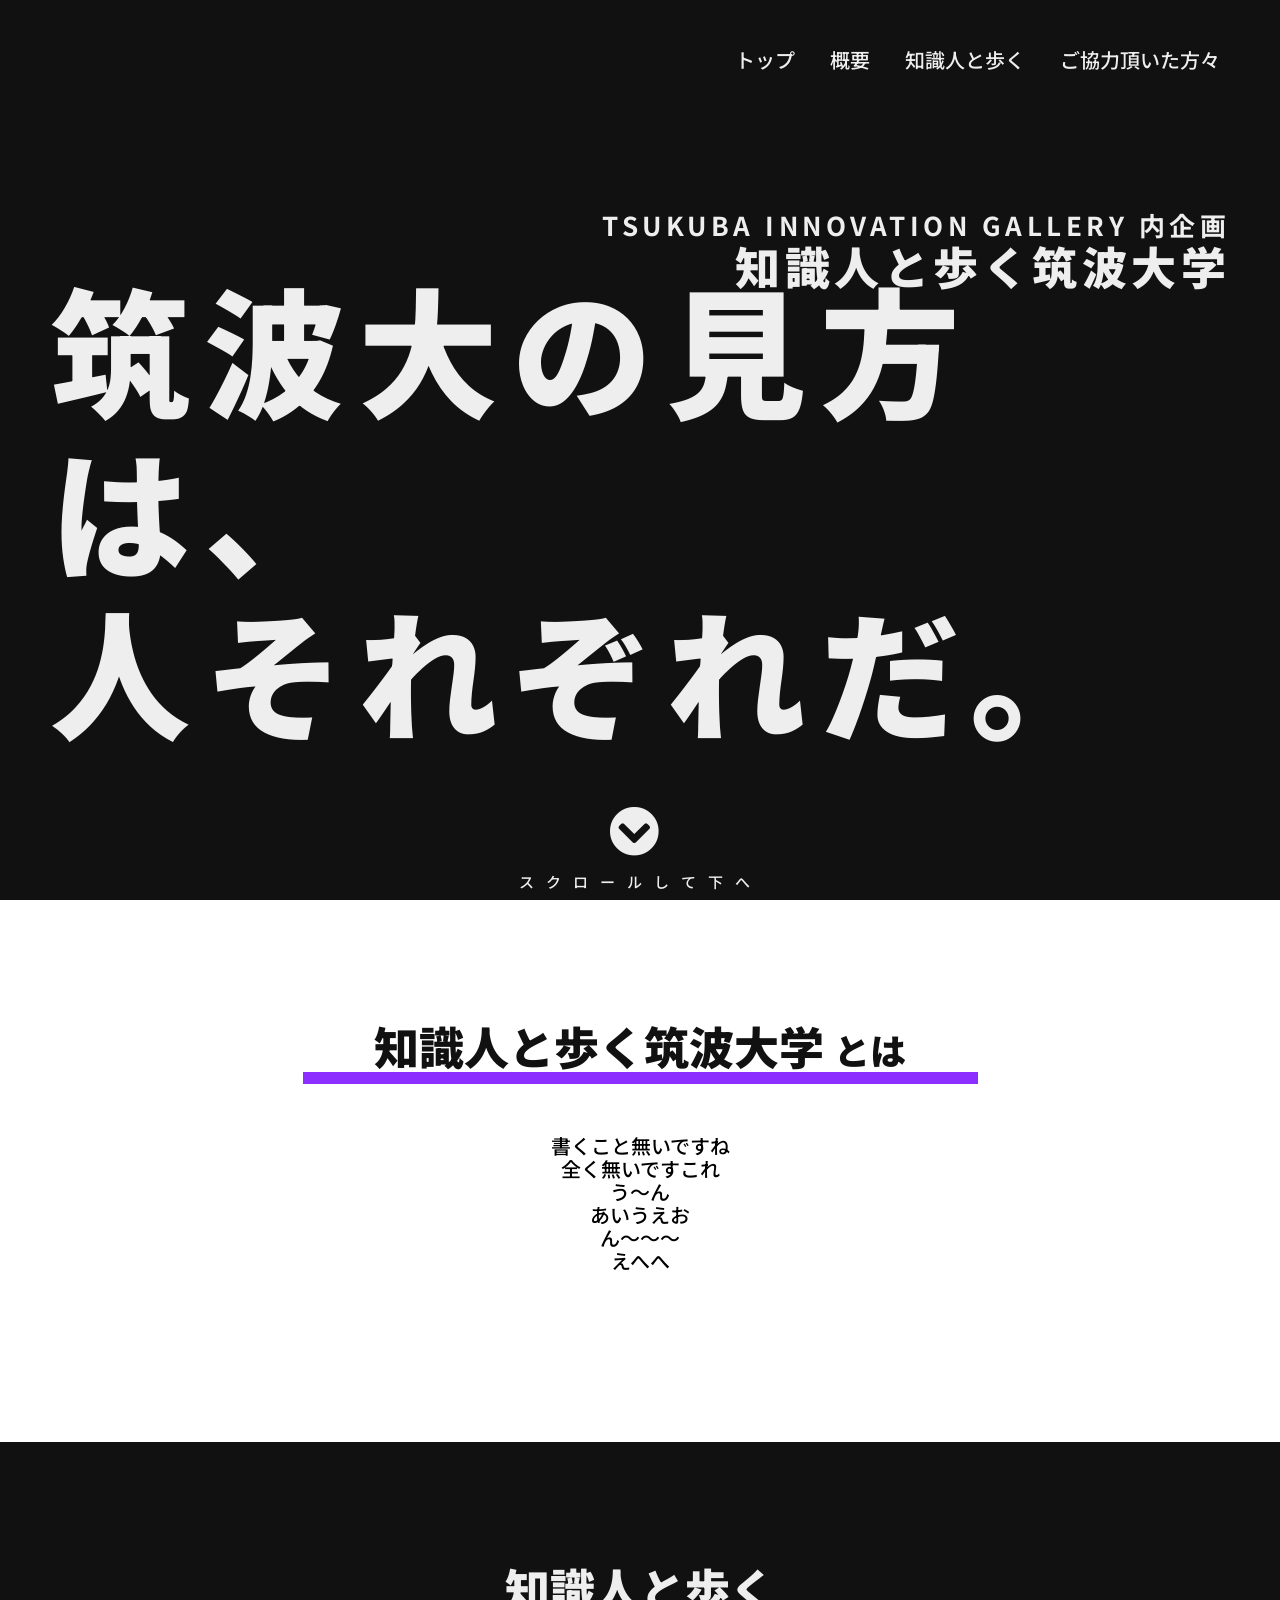
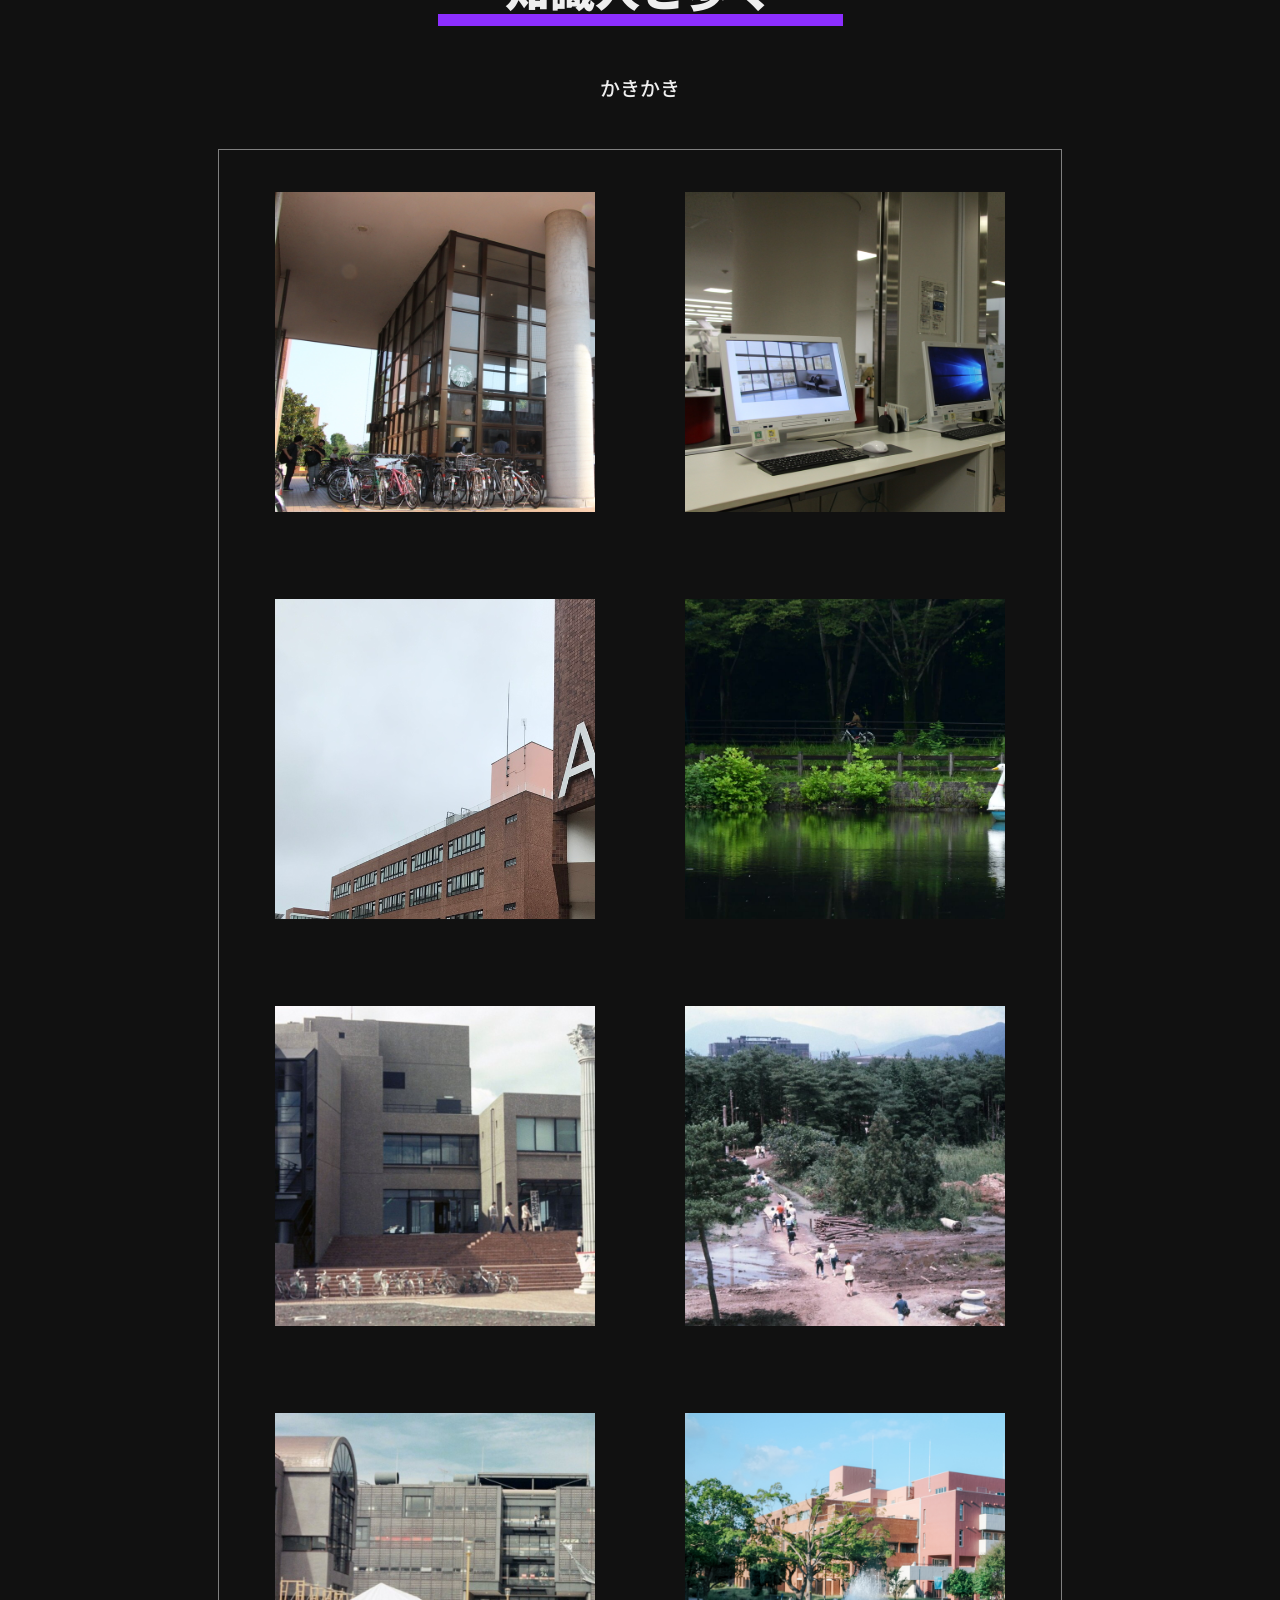
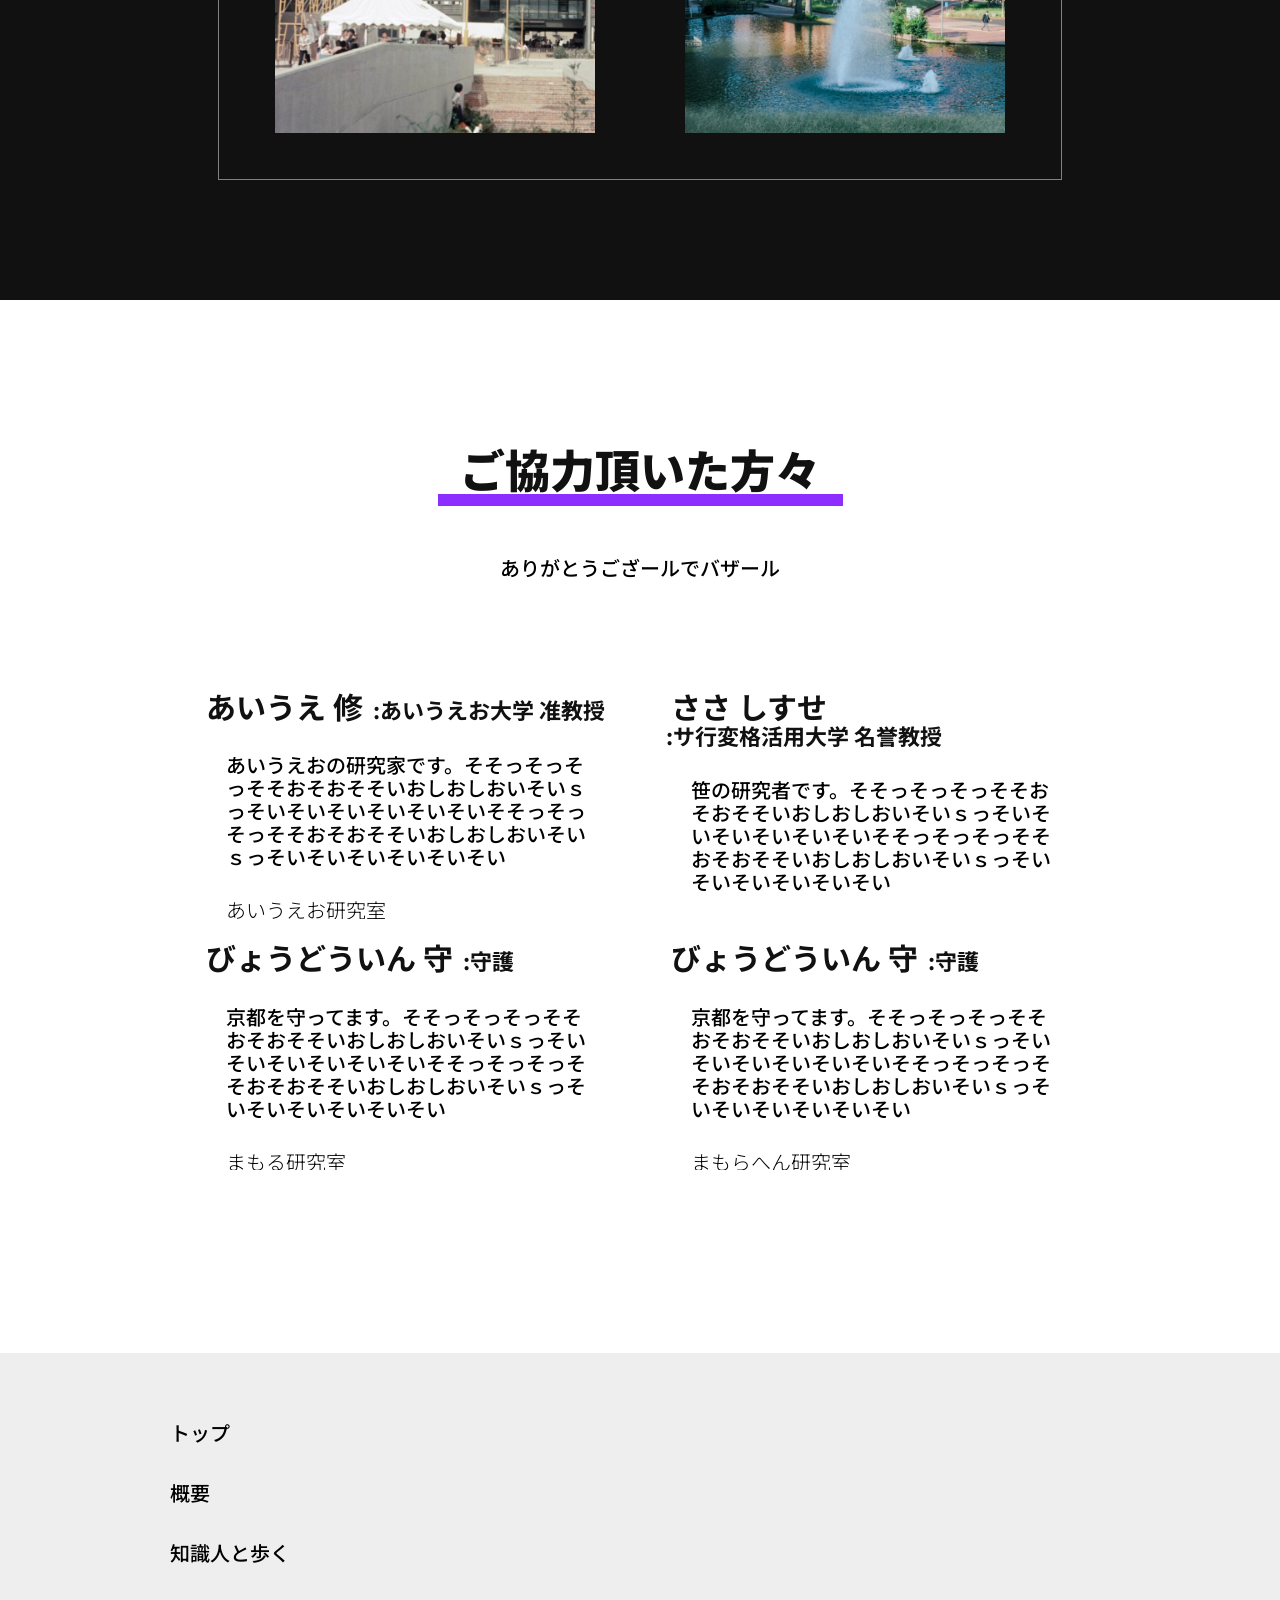
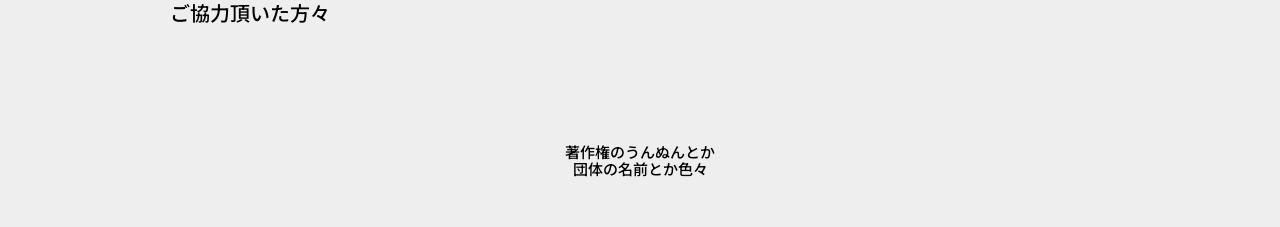
==== 0808.html @ 1ddeb78e "Add files via upload" ====
<!DOCTYPE html>
<html lang="ja">

<head>
  <meta charset="UTF-8">
  <title>0808</title>
  <meta name="viewport" content="width=device-width,initial-scale=1">

  <!--google fonts -->
  <link rel="preconnect" href="https://fonts.googleapis.com">
  <link rel="preconnect" href="https://fonts.gstatic.com" crossorigin>
  <link href="https://fonts.googleapis.com/css2?family=Noto+Sans+JP:wght@100;300;400;500;700;900&display=swap" rel="stylesheet">

  <!--Font Awesome-->
  <link rel="stylesheet" href="https://cdnjs.cloudflare.com/ajax/libs/font-awesome/5.15.4/css/all.min.css">

  <!--css-->
  <link rel="stylesheet" href="reset.css">
  <link rel="stylesheet" href="style.css">

</head>

<style>
</style>

<body>

  <div id="nav_bar">
    <div id="nav_list">
      <ul>
        <li><a href="#title">トップ</a></li>
        <li><a href="#concept">概要</a></li>
        <li><a href="#content">知識人と歩く</a></li>
        <li><a href="#shoutout">ご協力頂いた方々</a></li>
      </ul>
    </div>
  </div>  <!-- nav_bar -->

  <div id="title">
    <div id="main_video">
      <video class="video" src="video/main.mp4" autoplay muted loop></video>
    </div>
    <a name="title"></a>
    <div class="title_txt">
      <p>筑波大の見方は、</p>
      <p>人それぞれだ。</p>
    </div>
    <div class="name_txt">
      <p style="font-size: 26px; font-weight: 700">TSUKUBA INNOVATION GALLERY 内企画</p>
      <p>知識人と歩く筑波大学</p>
    </div>
    <div class="scroll_message">
      <p>スクロールして下へ</p>
    </div>
  </div>  <!-- title -->

  <div id="concept">
    <a name="concept"></a>
    <h2>知識人と歩く筑波大学 <span style="font-size:36px">とは</span></h2>
    <div class="container">
      <p>書くこと無いですね</p>
      <p>全く無いですこれ</p>
      <p>う～ん</p>
      <p>あいうえお</p>
      <p>ん～～～</p>
      <p>えへへ</p>
    </div>
  </div>  <!-- concept -->

  <div id="content">
    <a name="content"></a>
    <h2>知識人と歩く</h2>
    <div class="container">
      <p>かきかき</p>
    </div>
    <div class="display_img">
      <div class="frame">
        <img src="img/00.jpg">
      </div>
      <div class="frame">
        <img src="img/01.jpg">
      </div>
      <div class="frame">
        <img src="img/02.jpeg">
      </div>
      <div class="frame">
        <img src="img/03.jpeg">
      </div>
      <div class="frame">
        <img src="img/04.jpg">
      </div>
      <div class="frame">
        <img src="img/05.jpg">
      </div>
      <div class="frame">
        <img src="img/06.jpg">
      </div>
      <div class="frame">
        <img src="img/07.jpg">
      </div>
    </div>
  </div>  <!-- content -->

  <div id="shoutout">
    <a name="shoutout"></a>
    <h2>ご協力頂いた方々</h2>
    <div class="container">
      <p>ありがとうござールでバザール</p>
    </div>

    <div class="container">

      <div class="member">
        <h3>あいうえ 修</h3>
        <h4>あいうえお大学 准教授</h4>
        <p>あいうえおの研究家です。そそっそっそっそそおそおそそいおしおしおいそいｓっそいそいそいそいそいそいそそっそっそっそそおそおそそいおしおしおいそいｓっそいそいそいそいそいそい</p>
        <a href="https://google.com">あいうえお研究室</a>
      </div>

      <div class="member">
        <h3>ささ しすせ</h3>
        <h4>サ行変格活用大学 名誉教授</h4>
        <p>笹の研究者です。そそっそっそっそそおそおそそいおしおしおいそいｓっそいそいそいそいそいそいそそっそっそっそそおそおそそいおしおしおいそいｓっそいそいそいそいそいそい</p>
        <a href="https://google.com">サ行研究室</a>
      </div>

      <div class="member">
        <h3>びょうどういん 守</h3>
        <h4>守護</h4>
        <p>京都を守ってます。そそっそっそっそそおそおそそいおしおしおいそいｓっそいそいそいそいそいそいそそっそっそっそそおそおそそいおしおしおいそいｓっそいそいそいそいそいそい</p>
        <a href="https://google.com">まもる研究室</a>
      </div>

      <div class="member">
        <h3>びょうどういん 守</h3>
        <h4>守護</h4>
        <p>京都を守ってます。そそっそっそっそそおそおそそいおしおしおいそいｓっそいそいそいそいそいそいそそっそっそっそそおそおそそいおしおしおいそいｓっそいそいそいそいそいそい</p>
        <a href="https://google.com">まもらへん研究室</a>
      </div>

    </div>


  </div>

  <footer>
    <div id="footer">


      <div class="container">
        <div id="nav_footer">
          <ul>
            <li><a href="#title">トップ</a></li>
            <li><a href="#concept">概要</a></li>
            <li><a href="#content">知識人と歩く</a></li>
            <li><a href="#shoutout">ご協力頂いた方々</a></li>
          </ul>
        </div>
      </div>

      <div class="container">
        <p>著作権のうんぬんとか</p>
        <p>団体の名前とか色々</p>
      </div>
    </div>
  </footer>



  <script type="text/javascript" src="https://code.jquery.com/jquery-3.4.1.min.js"></script>
  <script type="text/javascript" src="script.js"></script>
</body>

</html>
---- style.css ----
:root{
  --bg-black-accent: #5af2ba;
  --bg-white-accent: #00e38f;
  --accent: #8c2eff;
  --t-black: #111;
  --t-white: #eee;
}

body{
  text-align: center;
  font-family: 'Noto Sans JP', sans-serif;
  font-size: 20px;
  font-weight: 500;
  overflow-x: hidden;
  width: 100vw;
}

.container{
  padding: 50px;
  /* border: 1px solid gray; */
  max-width: 1400px;
  width: 100%;
  margin: 0 auto;

}




#nav_bar{
  position: relative;
  float: right;
  height: 120px;
  width: 100%;
  z-index: 1;
  margin: 0 auto;
}

#nav_bar #nav_list{
  margin: 0 auto;
  line-height: 120px;
  width: 80%;
  margin-right: 30px;
  text-align: right;
}

#nav_bar ul li{
  display: inline-block;

  margin-right: 30px;
  font-size: 20px;
  color: var(--t-white);
  font-weight: 500;
  line-height: 120px;
  transition: .3s;
}

#nav_bar ul li:hover{
  color: var(--accent);
}

#nav_bar ul li a{
  display: block;
  line-height: 120px;
}

#title{
  position: relative;
  background-color: var(--t-black);
  height: 100vh;
  min-height: 800px;
  width: 100vw;
}

.title_txt{
  color: var(--t-white);
  font-weight: 900;
  font-size: 140px;
  position: absolute;
  bottom: 150px;
  left: 50px;
  letter-spacing: 0.1em;
  text-align: left;
}

.name_txt{
  color: var(--t-white);
  font-weight: 900;
  font-size: 45px;
  position: absolute;
  top: 210px;
  right: 50px;
  letter-spacing: 0.1em;
  text-align: right;
}

.scroll_message{
  color: var(--t-white);
  font-size: 15px;
  position: absolute;
  bottom: 10px;
  left: 50%;
  transform: translateX(-50%);
  letter-spacing: .8em;
}

.scroll_message::before{
  position: absolute;
  content: '\f13a';
  font-family:'Font Awesome 5 Free';
  font-weight: 900;
  bottom: 30px;
  transform: translateX(-50%);
  font-size: 50px;
}

#main_video{
  position: absolute;
  top:0;
  left: 50%;
  transform: translateX(-50%);
  height: 100%;
  overflow: hidden;
  object-fit:cover;
}

.video{
  position:relative;
  height: 100%;
}

#concept{
  background-color: #fff;
  padding: 120px 0;
}

#concept h2{
  width: 15em;
  margin: 0 auto;
  font-weight: 900;
  font-size: 45px;
  color:var(--t-black);
  border-bottom: solid 12px var(--accent);
}

#content{
  background-color: var(--t-black);
  padding: 120px 0;

}

#content h2{
  width: 9em;
  margin: 0 auto;
  font-weight: 900;
  font-size: 45px;
  color:var(--t-white);
  border-bottom: solid 12px var(--accent);
}

#content .container{
  color:var(--t-white);
}

#content .display_img{
  border: 1px solid gray;
  width: 66%;
  max-width: 1400px;
  margin: 0 auto;
  overflow: hidden;
}

#content .frame{
  display: inline-block;
  width: 38%;
  height: 320px;
  margin:5%;
  overflow: hidden;
}

#content img{
  width: 500px;
  object-fit: cover;
}

#shoutout{
  padding: 120px;
}

#shoutout h2{
  width: 9em;
  margin: 0 auto;
  font-weight: 900;
  font-size: 45px;
  color:var(--t-black);
  border-bottom: solid 12px var(--accent);
}

#shoutout .member{
  display: inline-block;
  text-align: left;
  width: 45%;
  height: 230px;
  margin: 1% 2%;
  overflow: hidden;
}

#shoutout h3{
  display: inline-block;
  font-weight: 700;
  font-size: 30px;
  margin-bottom:20px;
  margin: 0 0 0 10px;
  color:var(--t-black);
}

#shoutout h4{
  display: inline-block;
  font-weight: 700;
  font-size: 22px;
  margin-left:5px;
  color:var(--t-black);
}

#shoutout h4::before{
  content:':';
}

#shoutout .member p{
  margin: 30px;
}

#shoutout a{
  text-decoration: underline;
  text-decoration-color: #1a0dab;
  font-weight:300;
  margin-left: 30px;
}

#footer{
  padding: 0 120px;
  background-color: var(--t-white);
  font-size: 15px;
}

#nav_footer{
  font-size: 20px;
  text-align: left;
  line-height: 3em;
  transition: .3s;
}

#nav_footer a:hover{
  color: var(--accent);
}
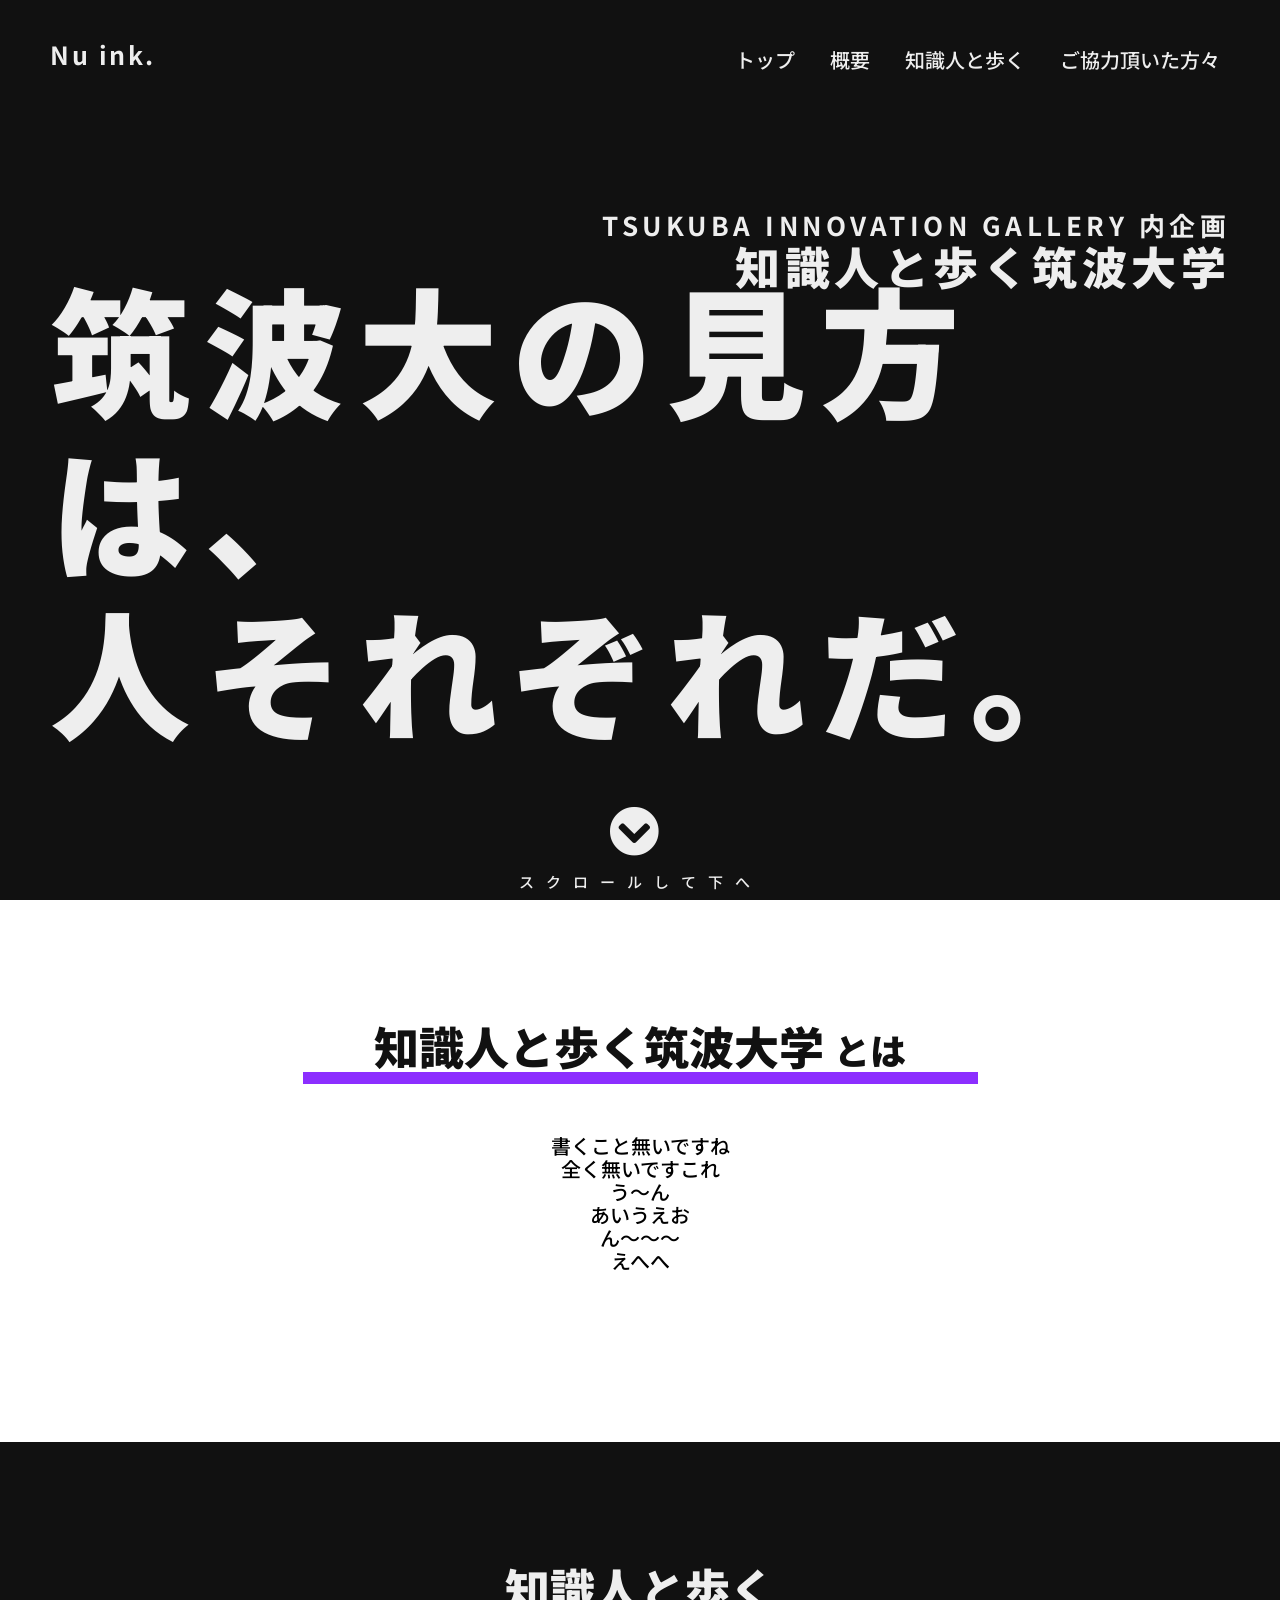
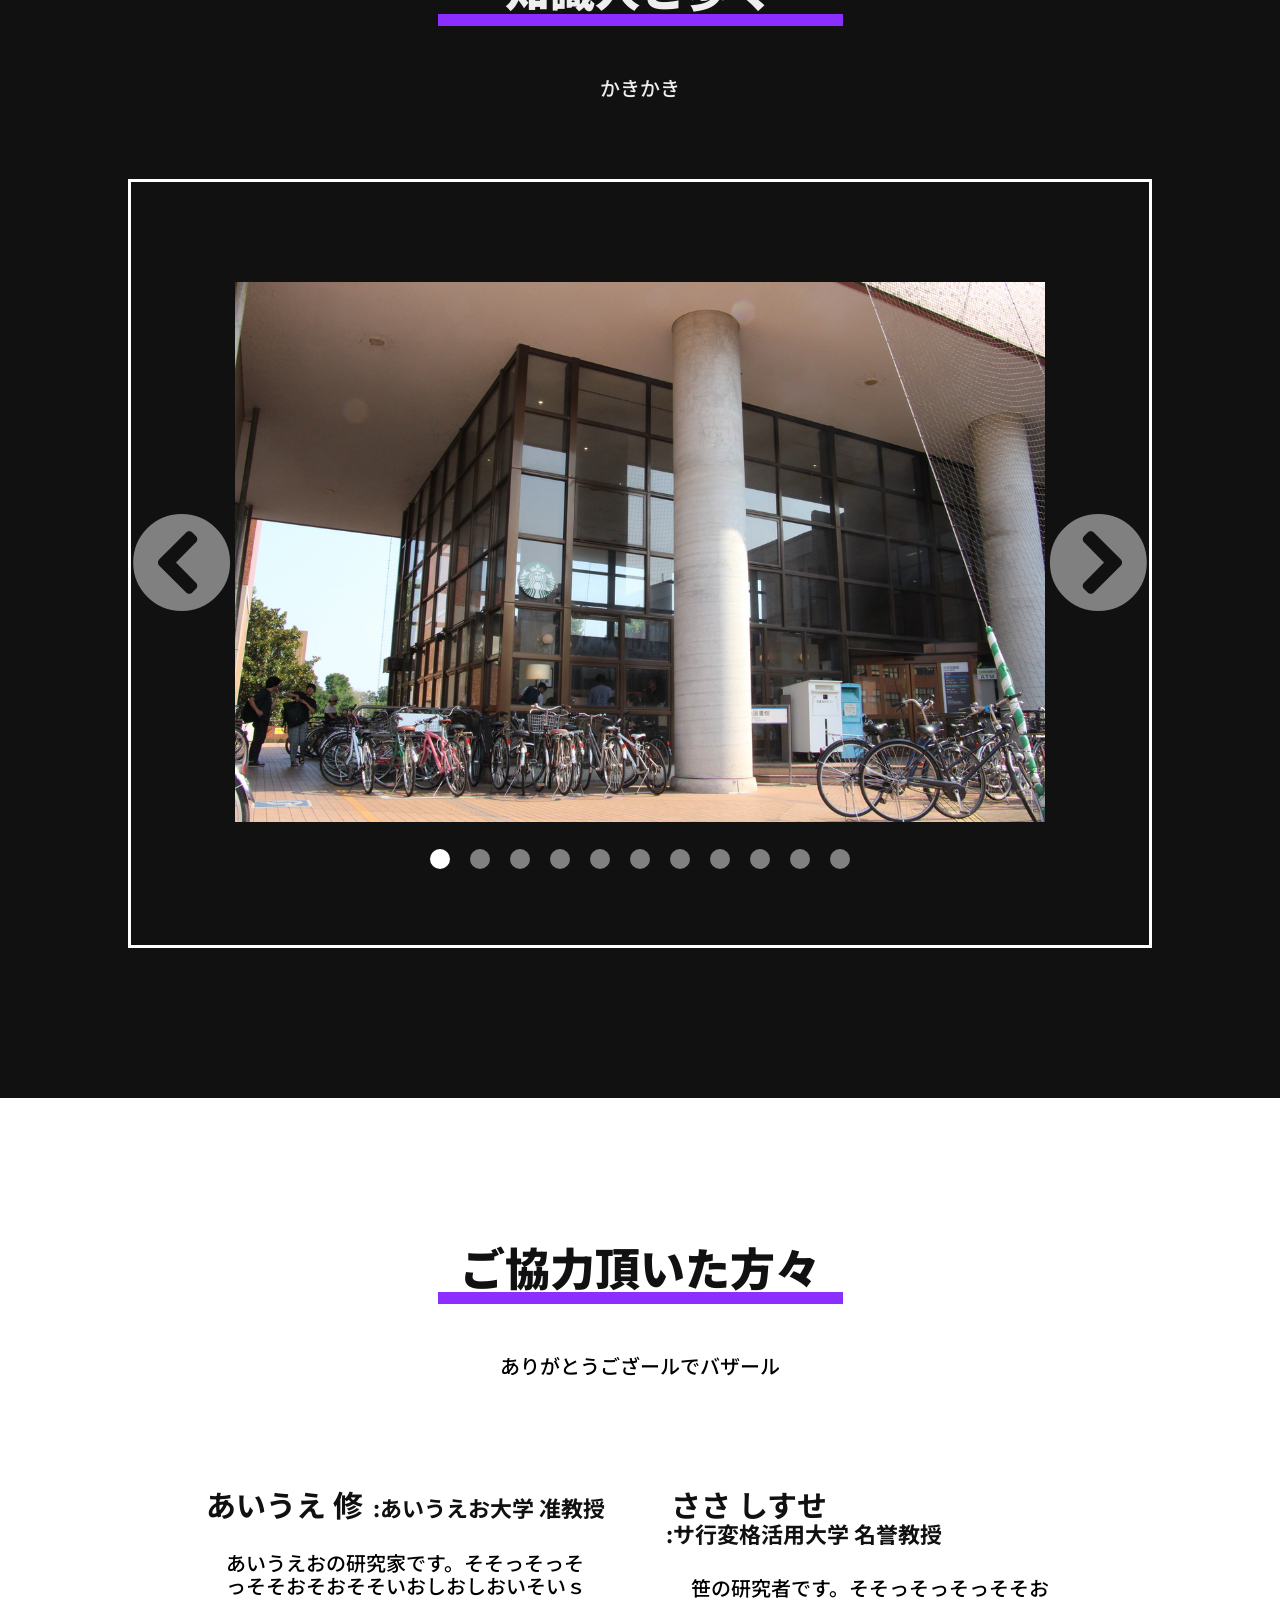
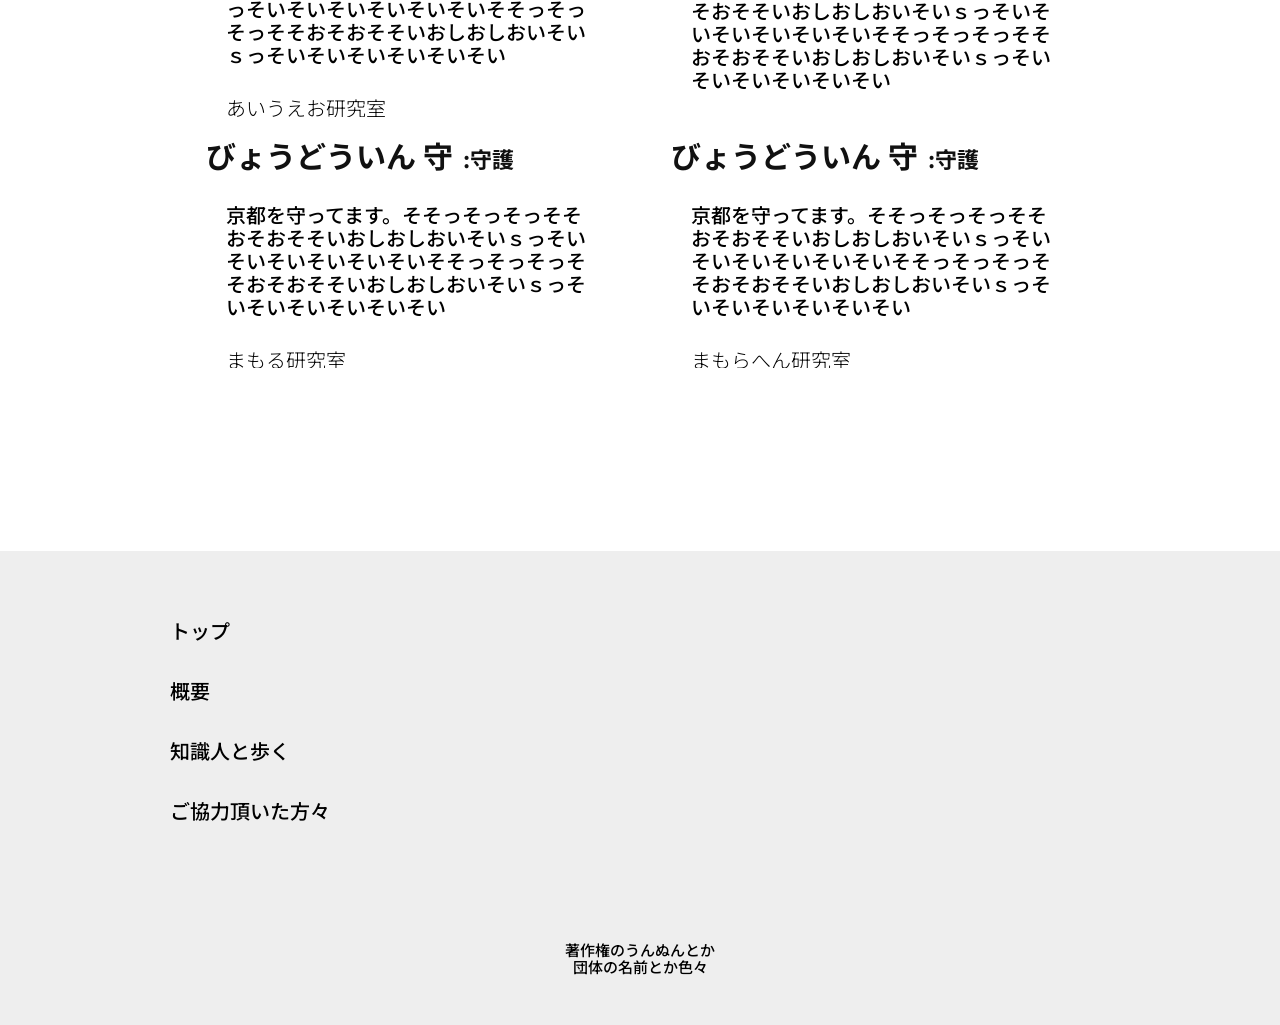
==== commit e48a81d5: "Add files via upload" ====
--- a/0808.html
+++ b/0808.html
@@ -3,7 +3,7 @@
 
 <head>
   <meta charset="UTF-8">
-  <title>0808</title>
+  <title>0831</title>
   <meta name="viewport" content="width=device-width,initial-scale=1">
 
   <!--google fonts -->
@@ -52,6 +52,10 @@
     <div class="scroll_message">
       <p>スクロールして下へ</p>
     </div>
+    <div class="tig">
+      <p>Nu ink.</p>
+
+    </div>
   </div>  <!-- title -->
 
   <div id="concept">
@@ -73,32 +77,21 @@
     <div class="container">
       <p>かきかき</p>
     </div>
-    <div class="display_img">
-      <div class="frame">
-        <img src="img/00.jpg">
+
+    <div class="sshow_container">
+      <div class="sshow_div" id="sshow_div">
+        <img href="javascript:" onclick="slideClicked();" src="img/00.jpg" id="sshow">
+        <a href="javascript:slideLeft();" class="fas fa-chevron-circle-left slidebutton" style="left: 5%"></a>
+        <a href="javascript:slideRight();" class="fas fa-chevron-circle-right slidebutton" style="left: 95%"></a>
       </div>
-      <div class="frame">
-        <img src="img/01.jpg">
+
+      <div id="points">
+        <span class="slide-point"></span>
+
       </div>
-      <div class="frame">
-        <img src="img/02.jpeg">
-      </div>
-      <div class="frame">
-        <img src="img/03.jpeg">
-      </div>
-      <div class="frame">
-        <img src="img/04.jpg">
-      </div>
-      <div class="frame">
-        <img src="img/05.jpg">
-      </div>
-      <div class="frame">
-        <img src="img/06.jpg">
-      </div>
-      <div class="frame">
-        <img src="img/07.jpg">
-      </div>
+
     </div>
+
   </div>  <!-- content -->
 
   <div id="shoutout">
--- a/style.css
+++ b/style.css
@@ -25,8 +25,6 @@
 }
 
 
-
-
 #nav_bar{
   position: relative;
   float: right;
@@ -114,6 +112,17 @@
   font-size: 50px;
 }
 
+.tig{
+  position: absolute;
+  color: var(--t-white);
+  text-align: left;
+  top: 40px;
+  left:50px;
+  font-weight: 700;
+  font-size: 25px;
+  letter-spacing: .1em;
+}
+
 #main_video{
   position: absolute;
   top:0;
@@ -162,26 +171,59 @@
   color:var(--t-white);
 }
 
-#content .display_img{
-  border: 1px solid gray;
-  width: 66%;
-  max-width: 1400px;
-  margin: 0 auto;
-  overflow: hidden;
-}
-
-#content .frame{
-  display: inline-block;
-  width: 38%;
-  height: 320px;
-  margin:5%;
-  overflow: hidden;
-}
-
-#content img{
-  width: 500px;
-  object-fit: cover;
-}
+#content .sshow_container{
+  margin: 30px auto;
+  padding: 100px 0;
+  width: 80vw;
+  height: calc(60vh + 260);
+  border: solid white;
+  position: relative;
+  text-align: center;
+}
+
+#content .sshow_div{
+  height: calc(60vh);
+}
+
+#content #sshow{
+  transform: translateX(-50%);
+  height: calc(60vh);
+  width: auto;
+  cursor: pointer;
+  position: absolute;
+}
+
+#content .slidebutton{
+  position: absolute;
+  color:gray;
+  font-size: 100px;
+  top: 50%;
+  transform: translateY(-50%) translateX(-50%);
+  transition: .1s;
+}
+
+#content .slidebutton:hover{
+  color: var(--t-white);
+}
+
+#content .slide-point{
+  display: inline-block;
+  position: absolute;
+  bottom: 15%;
+  width: 20px;
+  height: 20px;
+  border-radius: 50%;
+  background: gray;
+}
+
+#content #points{
+  display: inline-block;
+  position: relative;
+  height: 20px;
+  margin: 0 auto;
+  top: 30px;
+}
+
 
 #shoutout{
   padding: 120px;
@@ -253,3 +295,113 @@
 #nav_footer a:hover{
   color: var(--accent);
 }
+
+
+
+
+#modal-overlay{
+  z-index:1;
+  display:none;
+  position:fixed;
+  top:0;
+  left:0;
+  width:100%;
+  height:120%;
+  background-color:rgba(0,0,0,0.75);
+}
+
+#main-pic{
+  display: none;
+  z-index:2;
+  position: fixed;
+  top: 50%;
+  left: 50%;
+  height: 80vh;
+  width: auto;
+  transform: translateX(-50%) translateY(-50%);
+}
+
+#pic-div{
+  z-index: 3;
+  display: none;
+  position: fixed;
+  height: 100px;
+  width: 100px;
+  top: 50%;
+  left: 50%;
+  height: 80vh;
+  transform: translateX(-50%) translateY(-50%);
+}
+
+.pic-trigger{
+  z-index:3;
+  display: none;
+  position: fixed;
+  cursor: pointer;
+  background-color: rgba(255,255,255,0);
+  transition: .3s;
+  border-radius: 30px;
+}
+
+.pic-trigger:hover{
+
+  background-color: rgba(255,255,255,0.5);
+}
+
+.no-vscroll{
+  overflow-y: hidden;
+}
+
+#comment-box{
+  z-index:4;
+  border: var(--t-white) solid 2px;
+  display: none;
+  position:fixed;
+  width: 800px;
+  height: auto;
+  background-color: black;
+  padding: 20px;
+  text-align: left;
+}
+
+.comment-speciality{
+  display: inline-block;
+  color:white;
+  font-size: 20px;
+  font-weight: 300;
+  margin-left: 30px;
+  margin-top: 20px;
+  padding-left: 15px;
+  border-left: var(--accent) solid 5px;
+}
+
+.comment-name{
+  display: inline-block;
+  color:white;
+  font-size: 20px;
+  font-weight: 300;
+  margin-left: 1em;
+}
+
+
+.comment-title{
+
+  color:white;
+  font-size: 30px;
+  margin-left: 30px;
+  padding-left: 15px;
+  border-left: var(--accent) solid 5px;
+}
+
+
+
+.comment-text{
+  color:white;
+  font-size: 22px;
+  margin: 20px;
+}
+
+.comment-div{
+  padding: 10px;
+  border: gray solid 1px;
+}
